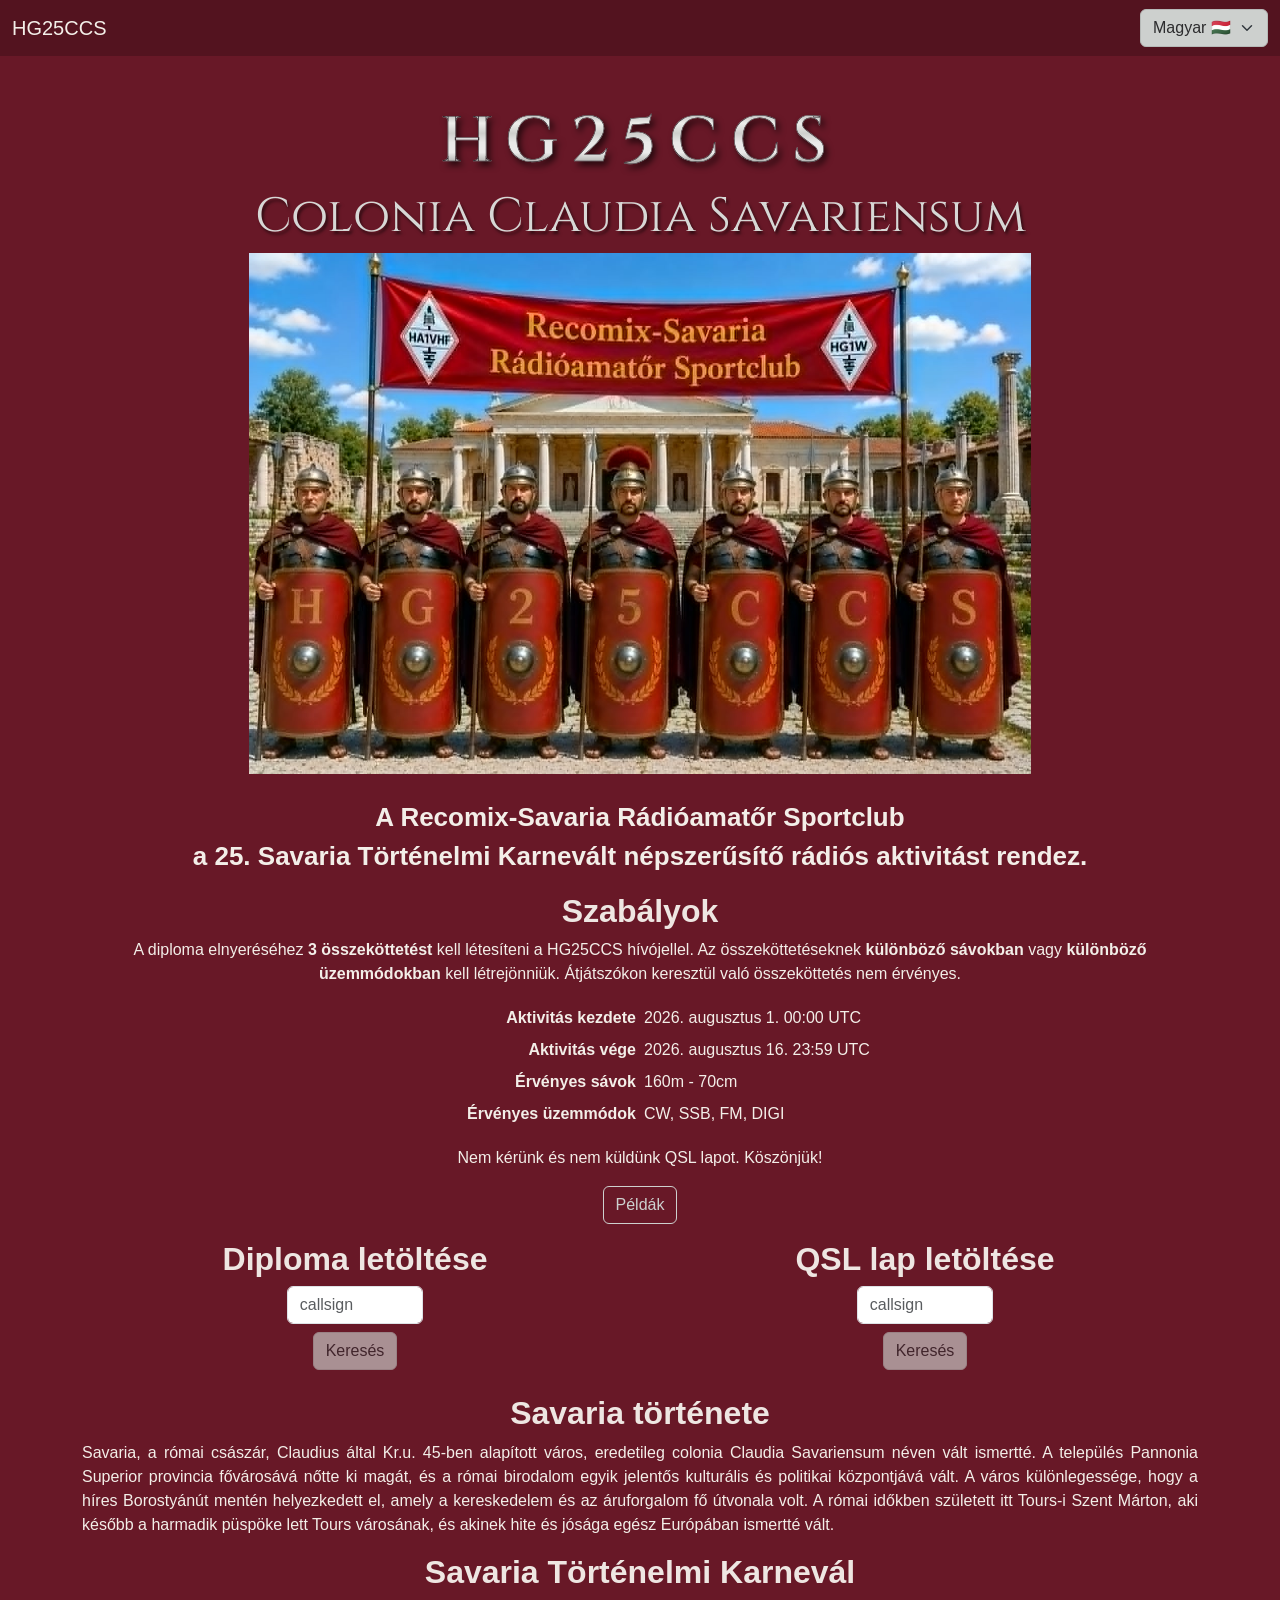
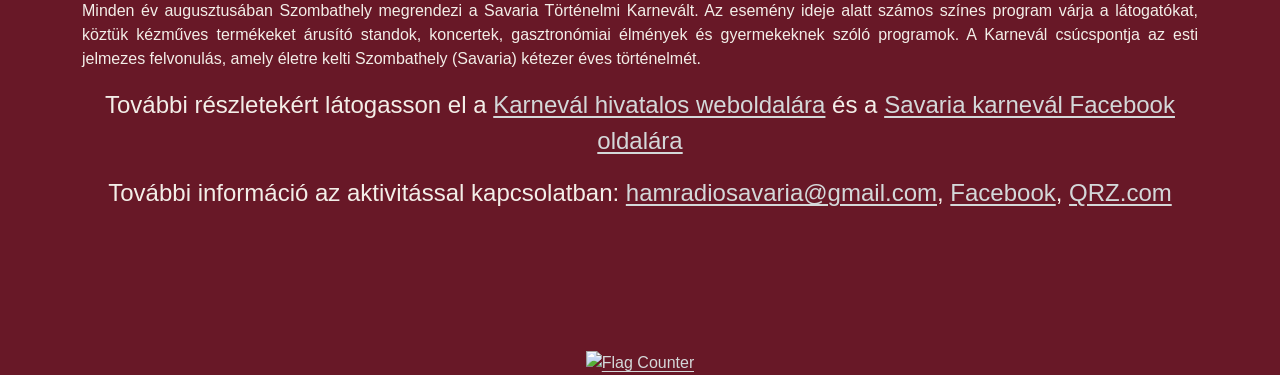
==== ccs_frontend/html/index.html @ 0a21ab1c "kis-nagy betű" ====
<!doctype html>
<html>
  <head>
    <meta charset="utf-8">
    <meta name="viewport" content="width=device-width, initial-scale=1">
    <title>HG25CCS</title>
    <link rel="icon" type="image/x-icon" href="/favicon/favicon.ico">
    <link rel="stylesheet" href="css/index_style.css">

    <link href="https://cdn.jsdelivr.net/npm/bootstrap@5.3.6/dist/css/bootstrap.min.css" rel="stylesheet" integrity="sha384-4Q6Gf2aSP4eDXB8Miphtr37CMZZQ5oXLH2yaXMJ2w8e2ZtHTl7GptT4jmndRuHDT" crossorigin="anonymous">
    <script src="https://cdn.jsdelivr.net/npm/bootstrap@5.3.6/dist/js/bootstrap.bundle.min.js" integrity="sha384-j1CDi7MgGQ12Z7Qab0qlWQ/Qqz24Gc6BM0thvEMVjHnfYGF0rmFCozFSxQBxwHKO" crossorigin="anonymous"></script>
    <script src="js/jquery-3.7.1.js"></script>
    <!--<script>

      $(function() {
        $('#header').load('header.html');
      });
    </script>-->
    <!--<script src="//ajax.googleapis.com/ajax/libs/jquery/1.11.0/jquery.min.js"></script>-->
    
    <!--<link rel="stylesheet" type="text/css" href="//netdna.bootstrapcdn.com/bootstrap/3.1.1/css/bootstrap.min.css">-->


  </head>
  <body>
    <div id="header"></div>

    <div class="container my-5">
      <div class="row">
        <div class="col-md-12">
          <h1>HG25CCS</h1>
            <div style="font-family: 'Libre Baskerville', serif; font-size: 48px; color: #8c6f1d;">Colonia Claudia Savariensum</div>


            <div class="text-center">
              <img src="./images/hg25ccs_solders_01.jpg" class="img-fluid" style="max-width: 70%; height: auto;">
            </div>
            </br>
            <p style="font-size: 26px;">
              <span class="hu"><strong>A Recomix-Savaria Rádióamatőr Sportclub<br> a 25. Savaria Történelmi Karnevált népszerűsítő rádiós aktivitást rendez.</strong></span>
              <span class="en"><strong>The Recomix-Savaria Amateur Radio Sports Club<br> is organizing a radio activity to promote the 24th Savaria Historical Carnival.</strong></span>
            </p>
            
            <h2><span class="hu">Szabályok</span></h2>
            <h2><span class="en">Rules</span></h2>

            <p><span class="hu">
              A diploma elnyeréséhez <b>3 összeköttetést</b> kell létesíteni a HG25CCS hívójellel. Az összeköttetéseknek <b>különböző sávokban</b> vagy <b>különböző üzemmódokban</b> kell létrejönniük. Átjátszókon keresztül való összeköttetés nem érvényes.<br>
              </span>
              <span class="en">
                To receive a certificate <b>3 contacts</b> needs to be made with the HG25CCS station. The contacts needs to be at <b>different bands</b> or in <b>different modes</b>. The contact via repeater are not valid.
              </span>
            
            <table class="table table-sm table-borderless">
              <tr>
                <td class="text-end" style="width:50%"><b><span class="hu">Aktivitás kezdete</span><span class="en">Start of activity</span></b></td>
                <td class="text-start" style="width:50%"><span class="hu">2026. augusztus 1. 00:00 UTC</span><span class="en">1 August 2026, 00:00 UTC</span></td>
              </tr>
              <tr>
                <td class="text-end"><b><span class="hu">Aktivitás vége</span><span class="en">End of activity</span></b></td>
                <td class="text-start"><span class="hu">2026. augusztus 16. 23:59 UTC</span><span class="en">16 August 2026, 23:59 UTC</span></td>
              </tr>
              <tr>
                <td class="text-end"><b><span class="hu">Érvényes sávok</span><span class="en">Valid bands</span></b></td>
                <td class="text-start">160m - 70cm</td>
              </tr>
              <tr>
                <td class="text-end"><b><span class="hu">Érvényes üzemmódok</span><span class="en">Valid modes</span></b></td>
                <td class="text-start">CW, SSB, FM, DIGI</td>
              </tr>
            </table>

            <p>
              <span class="hu">Nem kérünk és nem küldünk QSL lapot. Köszönjük!</span>
              <span class="en">We do not request and do not send QSL cards. Thank you!</span>
            </p>
            

            <p>
              <button class="btn btn-outline-dark shadow-none" type="button" data-bs-toggle="collapse" data-bs-target="#collapseWidthExample" aria-expanded="false" aria-controls="collapseWidthExample">
                <span class="hu">Példák</span>
                <span class="en">Examples</span>
              </button>
            </p>
            <div>
              <div class="collapse" id="collapseWidthExample">
                <div class="card card-body">
                  <ul class="list-group list-group-flush">
                    <li class="list-group-item">2m CW, 2m SSB, 2m FT8: 
                      <font color="green">
                        <span class="hu">3 érvényes összeköttetés</span>
                        <span class="en">3 valid QSO</span>
                      </font></li>
                    <li class="list-group-item">2m CW, 10m CW, 80m CW: 
                      <font color="green">
                        <span class="hu">3 érvényes összeköttetés</span>
                        <span class="en">3 valid QSO</span>
                      </font></li>
                    </li>
                    <li class="list-group-item">2m CW, 2m SSB, 10m SSB: 
                      <font color="green">
                        <span class="hu">3 érvényes összeköttetés</span>
                        <span class="en">3 valid QSO</span>
                      </font></li>
                    </li>
                    <li class="list-group-item">2m CW, 2m CW, 10m SSB: 
                      <font color="red">
                        <span class="hu">2 érvényes összeköttetés</span>
                        <span class="en">2 valid QSO</span>
                      </font></li>
                    </li>
                  </ul>
                  
                  
                  
                  
                </div>
              </div>
            </div>


            </p>

            <div class="align-text-bottom">
              <div class="row">
                <div class="col-md-6">
                  <h2><span class="hu">Diploma letöltése</span></h2>
                  <h2><span class="en">Download diploma</span></h2>
                  <!--<span class="hu"><input type="text" class="form-control mx-auto w-25" id="callsign" placeholder="hívójel"></span>
                  <span class="en"><input type="text" class="form-control mx-auto w-25" id="callsign" placeholder="callsign"></span>-->
                  <input type="text" class="form-control mx-auto w-25" id="callsign" placeholder="callsign">
                  <div class="fs-4" id="diploma_result"></div>
                  <button type="button" class="btn btn_brown mt-2" id="callsignQueryBtn"><span class="hu">Keresés</span><span class="en">Search</span></button>
                </div>
                <div class="col-md-6">
                  <h2><span class="hu">QSL lap letöltése</span></h2>
                  <h2><span class="en">Download QSL card</span></h2>
                  <input type="text" class="form-control mx-auto w-25" id="callsign_qsl" placeholder="callsign">
                  <div class="fs-4" id="qsl_result"></div>
                  <button type="button" class="btn btn_brown mt-2" id="callsignQueryBtnQsl"><span class="hu">Keresés</span><span class="en">Search</span></button>
                </div>
              </div>

            </div>
            
            <br>
            <h2><span class="hu">Savaria története</span></h2>
            <h2><span class="en">Historic overview</span></h2>
            <p style="text-align: justify;">
              <span class="hu">Savaria, a római császár, Claudius által Kr.u. 45-ben alapított város, eredetileg colonia Claudia Savariensum néven vált ismertté. A település Pannonia Superior provincia fővárosává nőtte ki magát,  és a római birodalom egyik jelentős kulturális és politikai központjává vált. A város különlegessége, hogy a híres Borostyánút mentén helyezkedett el, amely a kereskedelem és az áruforgalom fő útvonala volt. A római időkben született itt Tours-i Szent Márton, aki később a harmadik püspöke lett Tours városának, és akinek hite és jósága egész Európában ismertté vált.</span>
              <span class="en">Savaria was established in AD 45 by Emperor Claudius as colonia Claudia Savariensum and became the capital of Pannonia Superior. The famous Amber Road (Latin: Via Sucinaria) ran along the city, which was an important commercial and governmental center. Saint Martin was born during Roman times and later became the third bishop of Tours. </span>
            </p>
            
            <h2><span class="hu">Savaria Történelmi Karnevál</span></h2>
            <h2><span class="en">Historical Carnival of Savaria</span></h2>
            <p style="text-align: justify;">
              <span class="hu">
                Minden év augusztusában Szombathely megrendezi a Savaria Történelmi Karnevált. Az esemény ideje alatt számos színes program várja a látogatókat, köztük kézműves termékeket árusító standok, koncertek, gasztronómiai élmények és gyermekeknek szóló programok. A Karnevál csúcspontja az esti jelmezes felvonulás, amely életre kelti Szombathely (Savaria) kétezer éves történelmét.
                </span>
              <span class="en">
                The Savaria Historical Carnival is organized every year in August by the city of Szombathely. During this period, the town centre takes visitors on a journey to the past. Throughout the event, countless colorful programs are offered to visitors. Stalls offering handmade products, concerts, gastronomic experiences, and child-friendly programs welcome the guests. The highlight of the Carnival is the costume parade (in the evening), which brings to life the 2,000-year-old history of Szombathely (Savaria). 
              </span>
            </p>
            <p style="text-align: center; font-size: 1.5rem;">
              <span class="hu">
                További részletekért látogasson el a <a href="https://www.karnevalsavaria.hu/hu" target="_blank">Karnevál hivatalos weboldalára</a> és a <a href="https://www.facebook.com/savariakarnevalofficial">Savaria karnevál Facebook oldalára</a>
              </span>
              <span class="en">
                Further information on the <a href="https://www.karnevalsavaria.hu/hu" target="_blank">official website of the Carnival</a> and the <a href="https://www.facebook.com/savariakarnevalofficial" target="_blank" rel="noopener">Facebook page</a>
              </span>
            </p>
            <p style="text-align: center; font-size: 1.5rem;">
              <span class="hu">
                További információ az aktivitással kapcsolatban: <a href="https://mail.google.com/mail/?view=cm&amp;fs=1&amp;to=hamradiosavaria@gmail.com" target="_blank" rel="noopener">hamradiosavaria@gmail.com</a>, <a href="https://www.facebook.com/ha1vhf/" target="_blank" rel="noopener">Facebook</a>, <a href="https://www.qrz.com/db/HG25CCS" target="_blank" rel="noopener">QRZ.com</a>
                
              </span>
              <span class="en">
                For further information please contact: <a href="https://mail.google.com/mail/?view=cm&amp;fs=1&amp;to=hamradiosavaria@gmail.com" target="_blank" rel="noopener">hamradiosavaria@gmail.com</a> <a href="https://www.facebook.com/ha1vhf/" target="_blank" rel="noopener">Facebook</a>, <a href="https://www.qrz.com/db/HG25CCS" target="_blank" rel="noopener">QRZ.com</a>
              </span>
            </p>


        </div>


        <!--<div class="col-md-2 order-first order-md-1">
            <div class="input-group mb-2 w-100">
              <input type="text" class="form-control" id="callsign" placeholder="hívójel">
              <button type="button" class="btn btn_brown" id="callsignQueryBtn">Keresés</button>
            </div>
          <div id="diploma_result"></div>
          <div id="qso"></div>
        </div>-->
      </div>    
    </div>
    <!--<a href="https://info.flagcounter.com/EwVw"><img src="https://s01.flagcounter.com/mini/EwVw/bg_F9F6F0/txt_000000/border_F9F6F0/flags_0/" alt="Flag Counter" border="0"></a>
  -->
    <footer>
        <a href="https://info.flagcounter.com/EwVw"><img class="center-block img-responsive" src="https://s01.flagcounter.com/mini/EwVw/bg_F9F6F0/txt_000000/border_F9F6F0/flags_0/" alt="Flag Counter" border="0"></a>
    </footer>


    <!--<script src="js/bootstrap.bundle.min.js"></script>
    <script src="js/popper.min.js"></script>
    <script src="js/bootstrap.min.js"></script>-->
	  
	
	  <script src="js/common.js"></script>
    <script src="js/index.js"></script>

  </body>
</html>
---- ccs_frontend/html/css/index_style.css ----
@import url("https://fonts.googleapis.com/css2?family=Cinzel:wght@400;600&display=swap");

:root {
  --background: #681827;
  --background-light: #681827;
  --navbar: hsl(349, 63%, 20%);
  --text: #f3eee8;
  --text-muted: #dfd3ce;
  --button: #cdd0ce;
  --button-text: #2c2c2e;
  --button-hover: #e6e8e6;
  --link: #d4d8d9;
  --link-hover: #f4f6f6;
  --dropdown-bg: hsl(349, 63%, 20%);
}

body {
  font-family: Arial, serif !important;
  background-color: var(--background) !important;
  color: var(--text) !important;
  text-align: center !important;
  perspective: 1000px;
  min-height: 100vh;
  position: relative;
  margin: 0;
  padding-bottom: 100px;
  box-sizing: border-box;
}

.btn_brown {
  background-color: var(--button) !important;
  color: var(--button-text) !important;
  border-color: #b6b9b7 !important;
}

.btn_brown:hover,
.btn_brown:focus {
  background-color: var(--button-hover) !important;
  color: #36291d !important;
}

/* Másodlagos (körvonalas) gomb, pl. a "Példák" gomb – a sötét bordó
   háttéren a Bootstrap alap sötét körvonala láthatatlan, ezért aranyra. */
.btn-outline-dark {
  color: var(--button) !important;
  border-color: var(--button) !important;
}

.btn-outline-dark:hover,
.btn-outline-dark:focus,
.btn-outline-dark:active {
  background-color: var(--button) !important;
  color: var(--button-text) !important;
  border-color: var(--button) !important;
}

.navbar {
  background-color: var(--navbar) !important;
}

.navbar-brand > div:nth-child(1),
#navbarSupportedContent > ul > li > a {
  color: var(--text) !important;
}

#navbarSupportedContent > ul > li > a:hover,
#navbarSupportedContent > ul > li > a:focus {
  color: var(--link-hover) !important;
}

/* A navigációs linkeket ne húzzuk alá (a tartalmi linkekkel ellentétben). */
.navbar a {
  text-decoration: none !important;
}

#langSelectOption {
  background-color: var(--button) !important;
  color: var(--button-text) !important;
  border: 1px solid #b6b9b7 !important;
  outline: 0 !important;
}

#langSelectOption > option {
  background-color: var(--button) !important;
  color: var(--button-text) !important;
}

h1 {
  margin: 0 !important;
  font-family: "Cinzel", serif !important;
  font-size: 64px !important;
  font-weight: 600 !important;
  letter-spacing: 0.20em;

  background: linear-gradient(
    to bottom,
    #77787a 0%,
    #bfbfbe 13%,
    #edeeeb 25%,
    #cecfcc 38%,
    #e9e9e8 50%,
    #ebebea 63%,
    #b2b3b0 75%,
    #d0d0ce 88%,
    #fefefc 100%
  );

  background-clip: text;
  -webkit-background-clip: text;
  color: transparent !important;
  -webkit-text-fill-color: transparent;
  -webkit-text-stroke: 0.6px #34272d;
  text-shadow: none !important;
  filter: drop-shadow(3px 4px 3px rgba(0, 0, 0, 0.65));
}

/* A HG25CCS alatti Colonia Claudia Savariensum felirat. */
.container h1 + div {
  font-family: "Cinzel", serif !important;
  font-weight: 400 !important;
  color: #d7d7d5 !important;
  text-shadow: 2px 3px 3px rgba(0, 0, 0, 0.55) !important;
}

h2 {
  margin-top: 5px;
  font-size: 32px !important;
  color: #eee6e2 !important;
  text-shadow: none !important;
  font-weight: bold !important;
}

p {
  color: var(--text) !important;
}

a {
  color: var(--link) !important;
  text-decoration: underline;
  text-decoration-color: rgba(212, 216, 217, 0.5);
  text-underline-offset: 3px;
  transition: color 0.15s ease, text-decoration-color 0.15s ease;
}

a:hover,
a:focus {
  color: var(--link-hover) !important;
  text-decoration-color: var(--link-hover);
}

.header {
  background-color: var(--background-light);
  padding: 60px 20px 20px;
  box-shadow: 0 8px 14px rgba(0, 0, 0, 0.35);
  transform: rotateX(5deg);
  transform-origin: top;
}

.form-select {
  background-color: var(--button) !important;
  color: var(--button-text) !important;
  border: 0 !important;
  outline: 0 !important;
}

/* A "Példák" legördülő panel – az oldal hátteréhez hasonló, csak halványabb. */
#collapseWidthExample .card,
#collapseWidthExample .card-body {
  background-color: rgba(255, 255, 255, 0.09) !important;
  border-color: rgba(255, 255, 255, 0.18) !important;
}

#collapseWidthExample .list-group-item {
  background-color: transparent !important;
  color: var(--text) !important;
  border-color: rgba(255, 255, 255, 0.15) !important;
}

table,
tbody,
tr,
th,
td {
  --bs-table-bg: transparent !important;
  --bs-table-color: var(--text) !important;
  background-color: transparent !important;
  color: var(--text) !important;
  border-color: rgba(255, 255, 255, 0.25) !important;
}

footer {
  position: absolute;
  bottom: 0;
  width: 100%;
  color: var(--text-muted) !important;
}

@media (max-width: 768px) {
  h1 {
    font-size: 44px !important;
    letter-spacing: 0.12em;
  }

  .container h1 + div {
    font-size: 32px !important;
  }
}
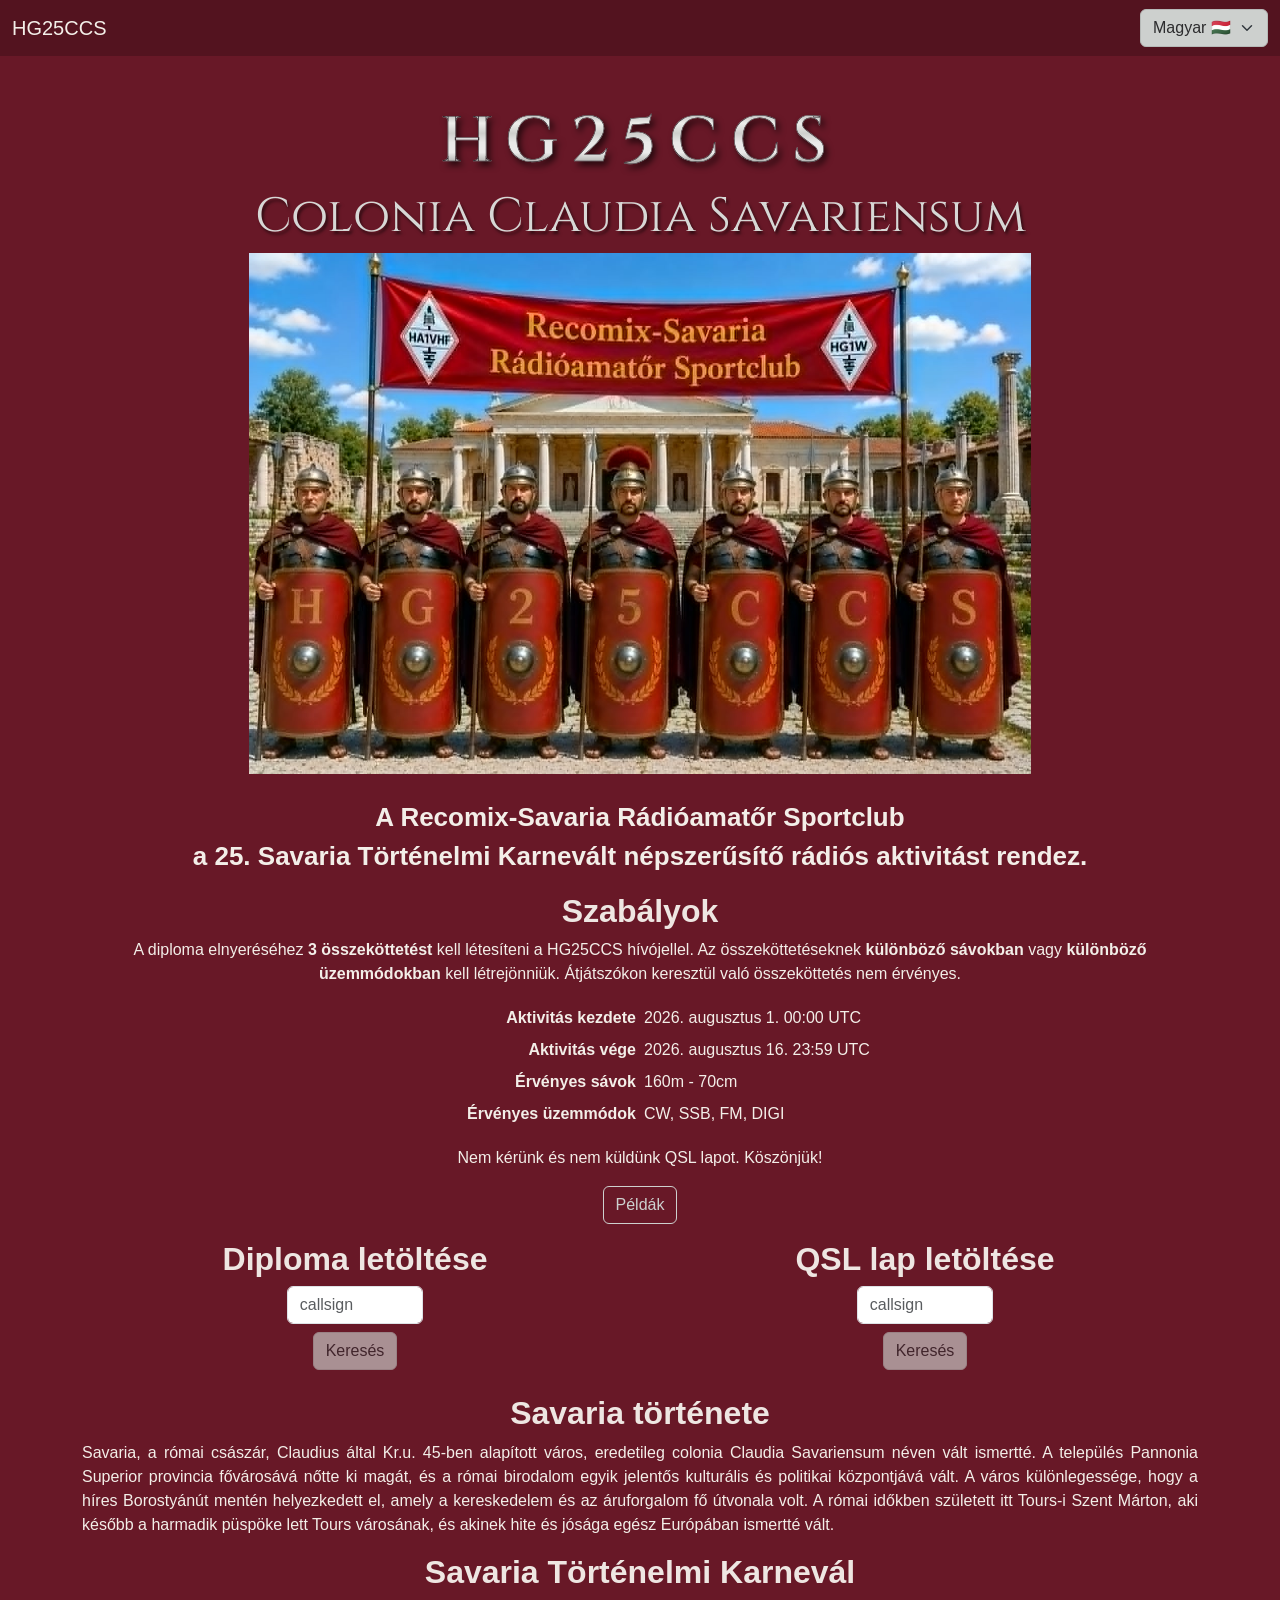
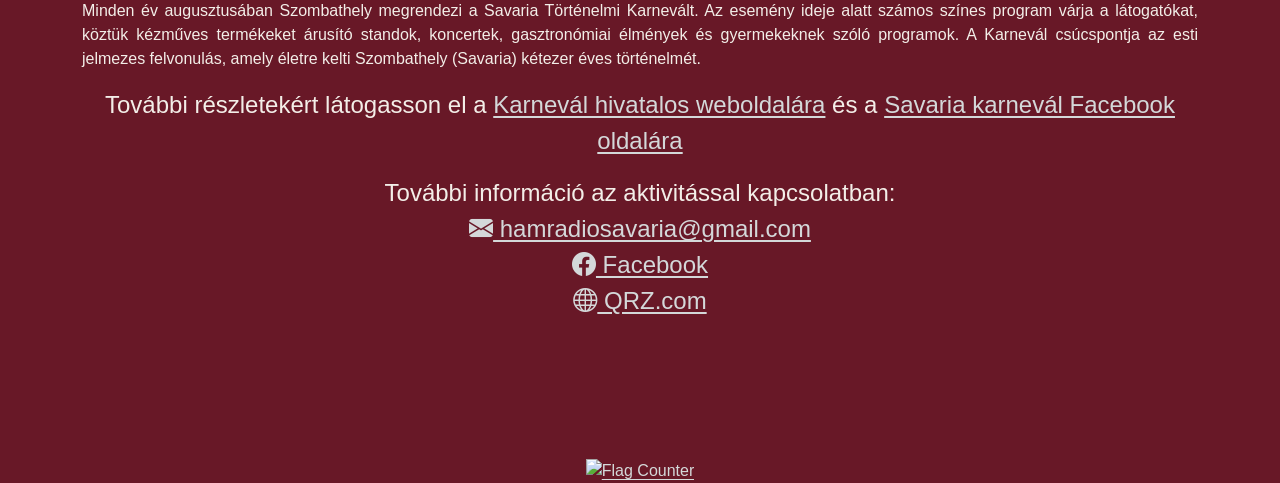
==== commit 796d23df: "ikonok" ====
--- a/ccs_frontend/html/index.html
+++ b/ccs_frontend/html/index.html
@@ -8,6 +8,7 @@
     <link rel="stylesheet" href="css/index_style.css">
 
     <link href="https://cdn.jsdelivr.net/npm/bootstrap@5.3.6/dist/css/bootstrap.min.css" rel="stylesheet" integrity="sha384-4Q6Gf2aSP4eDXB8Miphtr37CMZZQ5oXLH2yaXMJ2w8e2ZtHTl7GptT4jmndRuHDT" crossorigin="anonymous">
+    <link rel="stylesheet" href="https://cdn.jsdelivr.net/npm/bootstrap-icons@1.11.3/font/bootstrap-icons.min.css">
     <script src="https://cdn.jsdelivr.net/npm/bootstrap@5.3.6/dist/js/bootstrap.bundle.min.js" integrity="sha384-j1CDi7MgGQ12Z7Qab0qlWQ/Qqz24Gc6BM0thvEMVjHnfYGF0rmFCozFSxQBxwHKO" crossorigin="anonymous"></script>
     <script src="js/jquery-3.7.1.js"></script>
     <!--<script>
@@ -171,11 +172,17 @@
             </p>
             <p style="text-align: center; font-size: 1.5rem;">
               <span class="hu">
-                További információ az aktivitással kapcsolatban: <a href="https://mail.google.com/mail/?view=cm&amp;fs=1&amp;to=hamradiosavaria@gmail.com" target="_blank" rel="noopener">hamradiosavaria@gmail.com</a>, <a href="https://www.facebook.com/ha1vhf/" target="_blank" rel="noopener">Facebook</a>, <a href="https://www.qrz.com/db/HG25CCS" target="_blank" rel="noopener">QRZ.com</a>
+                További információ az aktivitással kapcsolatban:<br>
+                <a href="https://mail.google.com/mail/?view=cm&amp;fs=1&amp;to=hamradiosavaria@gmail.com" target="_blank" rel="noopener"><i class="bi bi-envelope-fill"></i> hamradiosavaria@gmail.com</a><br>
+                <a href="https://www.facebook.com/ha1vhf/" target="_blank" rel="noopener"><i class="bi bi-facebook"></i> Facebook</a><br>
+                <a href="https://www.qrz.com/db/HG25CCS" target="_blank" rel="noopener"><i class="bi bi-globe"></i> QRZ.com</a>
                 
               </span>
               <span class="en">
-                For further information please contact: <a href="https://mail.google.com/mail/?view=cm&amp;fs=1&amp;to=hamradiosavaria@gmail.com" target="_blank" rel="noopener">hamradiosavaria@gmail.com</a> <a href="https://www.facebook.com/ha1vhf/" target="_blank" rel="noopener">Facebook</a>, <a href="https://www.qrz.com/db/HG25CCS" target="_blank" rel="noopener">QRZ.com</a>
+                For further information please contact:<br>
+                <a href="https://mail.google.com/mail/?view=cm&amp;fs=1&amp;to=hamradiosavaria@gmail.com" target="_blank" rel="noopener"><i class="bi bi-envelope-fill"></i> hamradiosavaria@gmail.com</a><br>
+                <a href="https://www.facebook.com/ha1vhf/" target="_blank" rel="noopener"><i class="bi bi-facebook"></i> Facebook</a><br>
+                <a href="https://www.qrz.com/db/HG25CCS" target="_blank" rel="noopener"><i class="bi bi-globe"></i> QRZ.com</a>
               </span>
             </p>
 
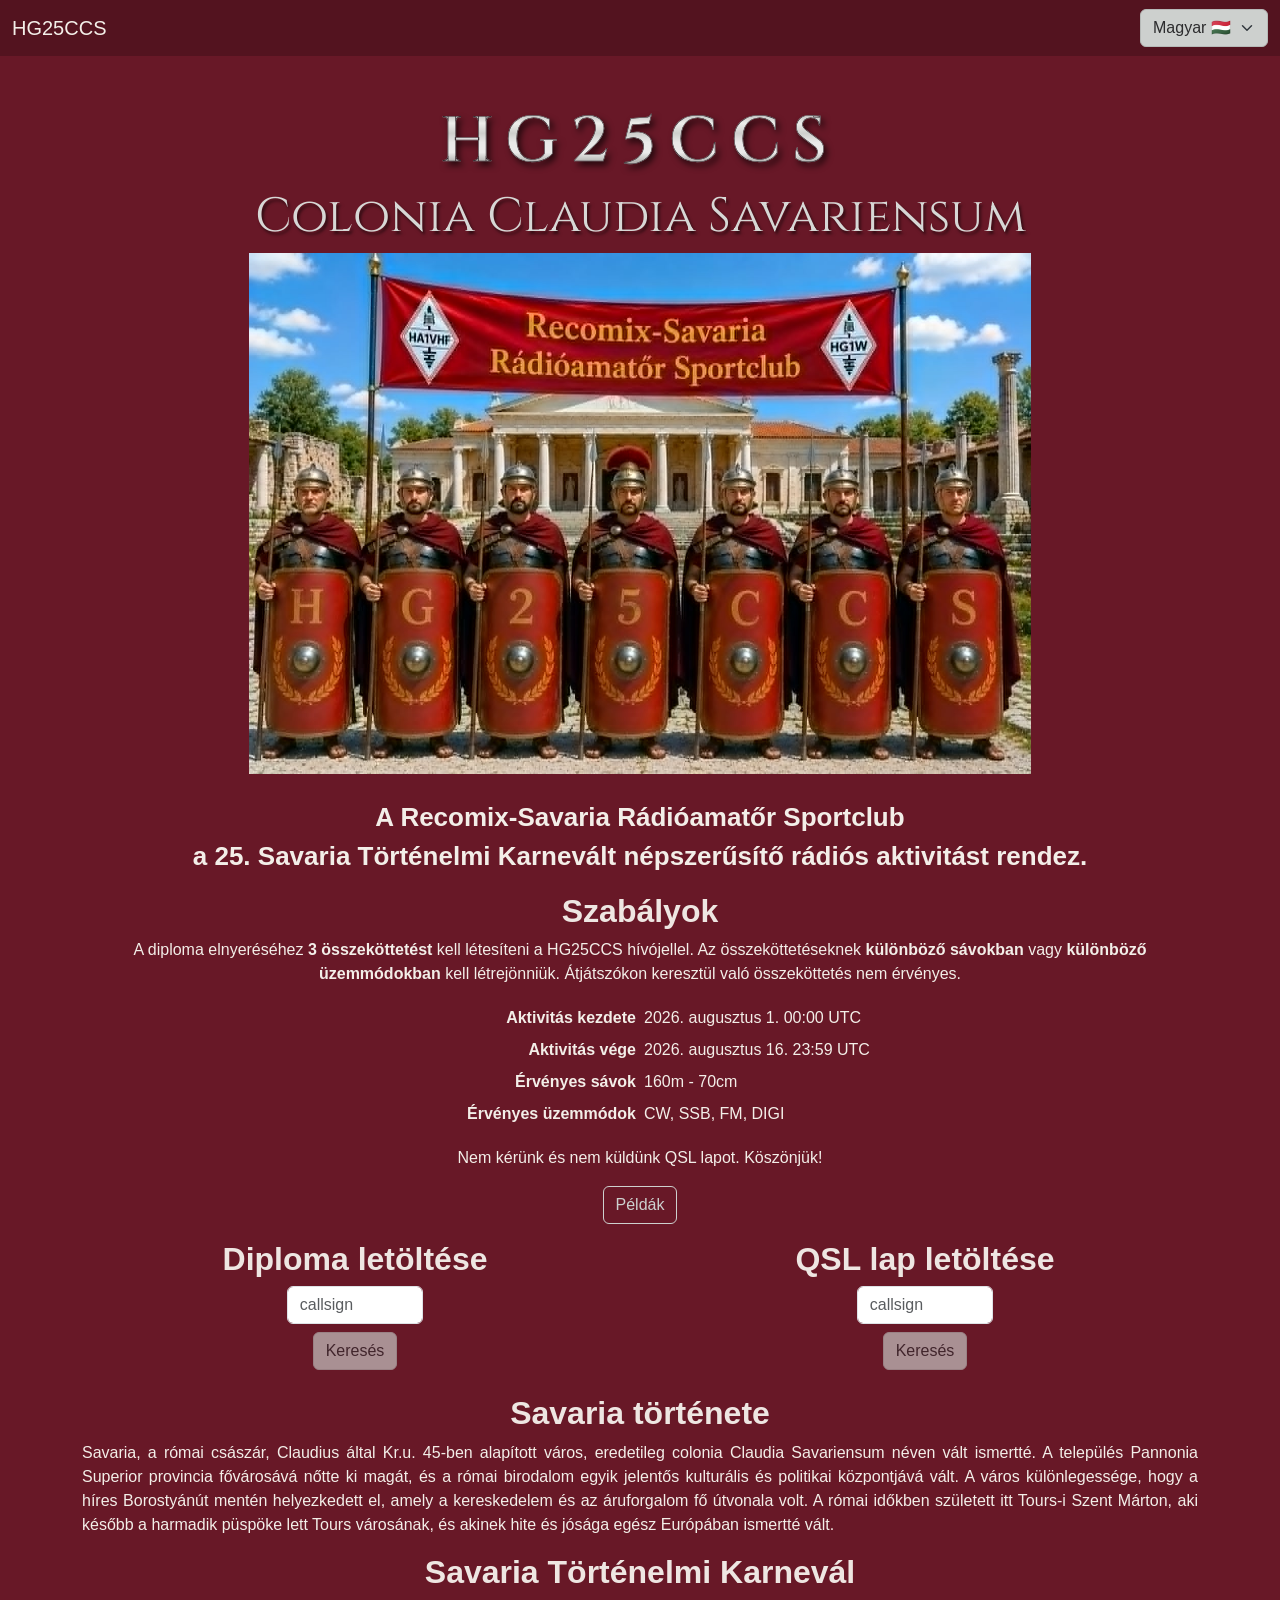
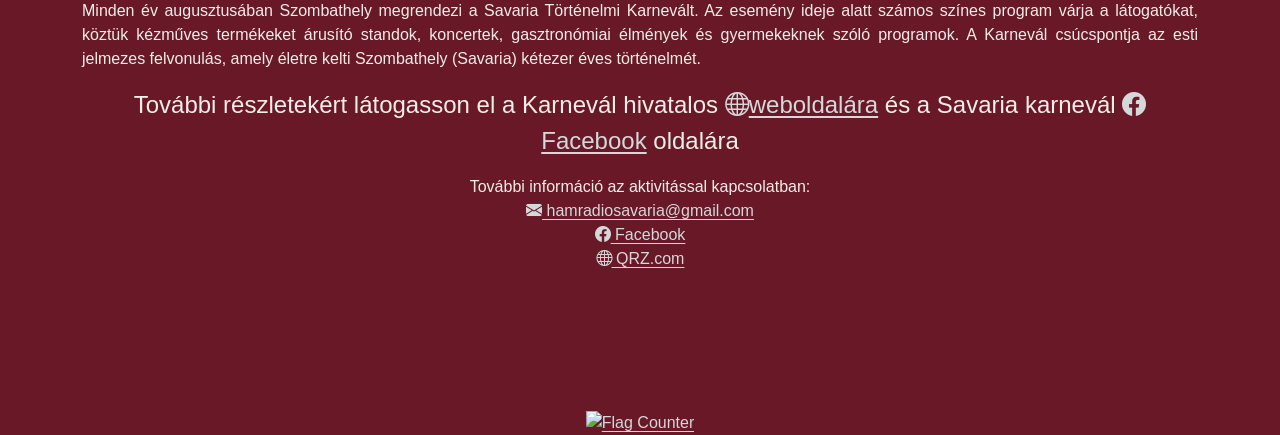
==== commit 90036821: "jav" ====
--- a/ccs_frontend/html/index.html
+++ b/ccs_frontend/html/index.html
@@ -164,13 +164,13 @@
             </p>
             <p style="text-align: center; font-size: 1.5rem;">
               <span class="hu">
-                További részletekért látogasson el a <a href="https://www.karnevalsavaria.hu/hu" target="_blank">Karnevál hivatalos weboldalára</a> és a <a href="https://www.facebook.com/savariakarnevalofficial">Savaria karnevál Facebook oldalára</a>
-              </span>
-              <span class="en">
-                Further information on the <a href="https://www.karnevalsavaria.hu/hu" target="_blank">official website of the Carnival</a> and the <a href="https://www.facebook.com/savariakarnevalofficial" target="_blank" rel="noopener">Facebook page</a>
-              </span>
-            </p>
-            <p style="text-align: center; font-size: 1.5rem;">
+                További részletekért látogasson el a Karnevál hivatalos <a href="https://www.karnevalsavaria.hu/hu" target="_blank"><i class="bi bi-globe"></i>weboldalára</a> és a Savaria karnevál <a href="https://www.facebook.com/savariakarnevalofficial"><i class="bi bi-facebook"></i>Facebook</a> oldalára
+              </span>
+              <span class="en">
+                Further information on the official <a href="https://www.karnevalsavaria.hu/hu" target="_blank"><i class="bi bi-globe"></i>website</a> of the Carnival and the <a href="https://www.facebook.com/savariakarnevalofficial" target="_blank" rel="noopener"><i class="bi bi-facebook"></i>Facebook</a> page
+              </span>
+            </p>
+            <p style="text-align: center;">
               <span class="hu">
                 További információ az aktivitással kapcsolatban:<br>
                 <a href="https://mail.google.com/mail/?view=cm&amp;fs=1&amp;to=hamradiosavaria@gmail.com" target="_blank" rel="noopener"><i class="bi bi-envelope-fill"></i> hamradiosavaria@gmail.com</a><br>
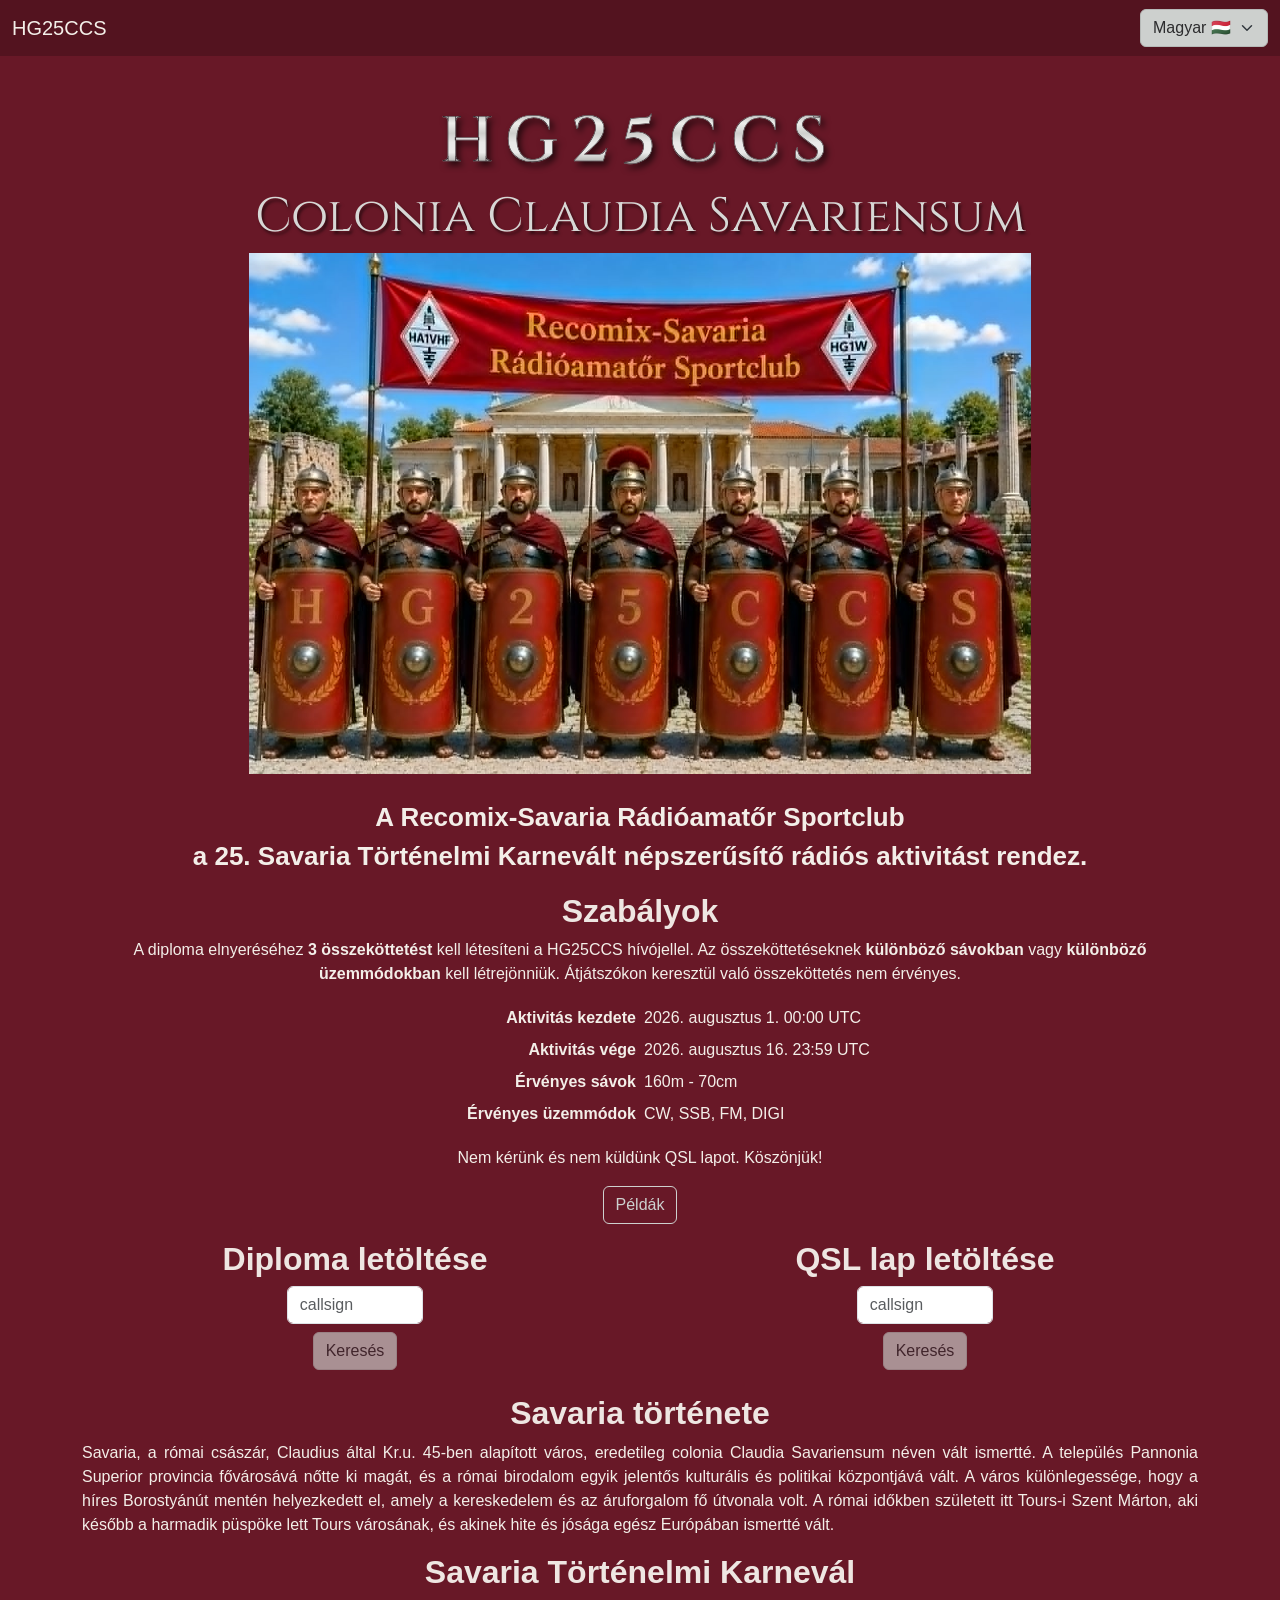
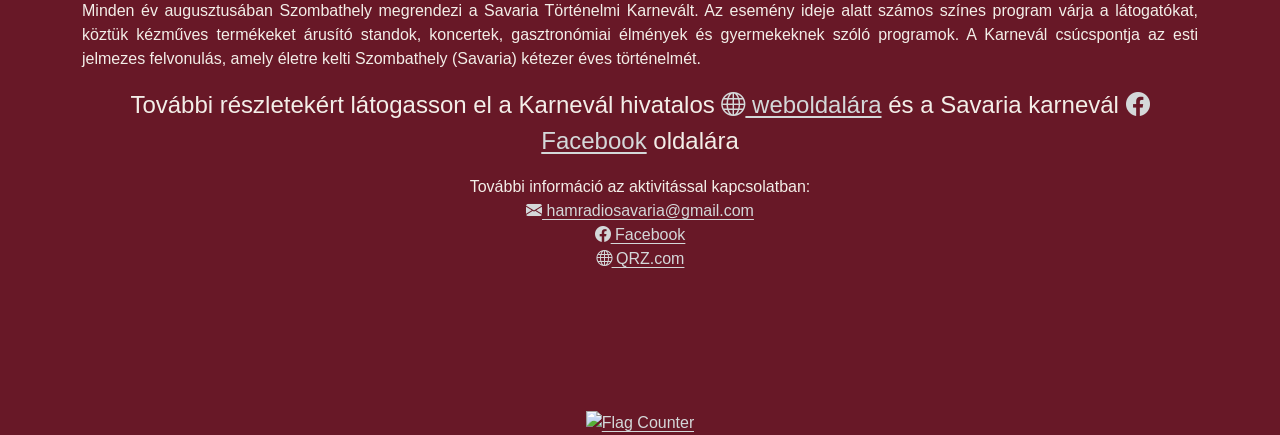
==== commit 12e5064f: "jav" ====
--- a/ccs_frontend/html/index.html
+++ b/ccs_frontend/html/index.html
@@ -164,10 +164,10 @@
             </p>
             <p style="text-align: center; font-size: 1.5rem;">
               <span class="hu">
-                További részletekért látogasson el a Karnevál hivatalos <a href="https://www.karnevalsavaria.hu/hu" target="_blank"><i class="bi bi-globe"></i>weboldalára</a> és a Savaria karnevál <a href="https://www.facebook.com/savariakarnevalofficial"><i class="bi bi-facebook"></i>Facebook</a> oldalára
-              </span>
-              <span class="en">
-                Further information on the official <a href="https://www.karnevalsavaria.hu/hu" target="_blank"><i class="bi bi-globe"></i>website</a> of the Carnival and the <a href="https://www.facebook.com/savariakarnevalofficial" target="_blank" rel="noopener"><i class="bi bi-facebook"></i>Facebook</a> page
+                További részletekért látogasson el a Karnevál hivatalos <a href="https://www.karnevalsavaria.hu/hu" target="_blank"><i class="bi bi-globe"></i> weboldalára</a> és a Savaria karnevál <a href="https://www.facebook.com/savariakarnevalofficial"><i class="bi bi-facebook"></i> Facebook</a> oldalára
+              </span>
+              <span class="en">
+                Further information on the official <a href="https://www.karnevalsavaria.hu/hu" target="_blank"><i class="bi bi-globe"></i> website</a> of the Carnival and the <a href="https://www.facebook.com/savariakarnevalofficial" target="_blank" rel="noopener"><i class="bi bi-facebook"></i> Facebook</a> page
               </span>
             </p>
             <p style="text-align: center;">
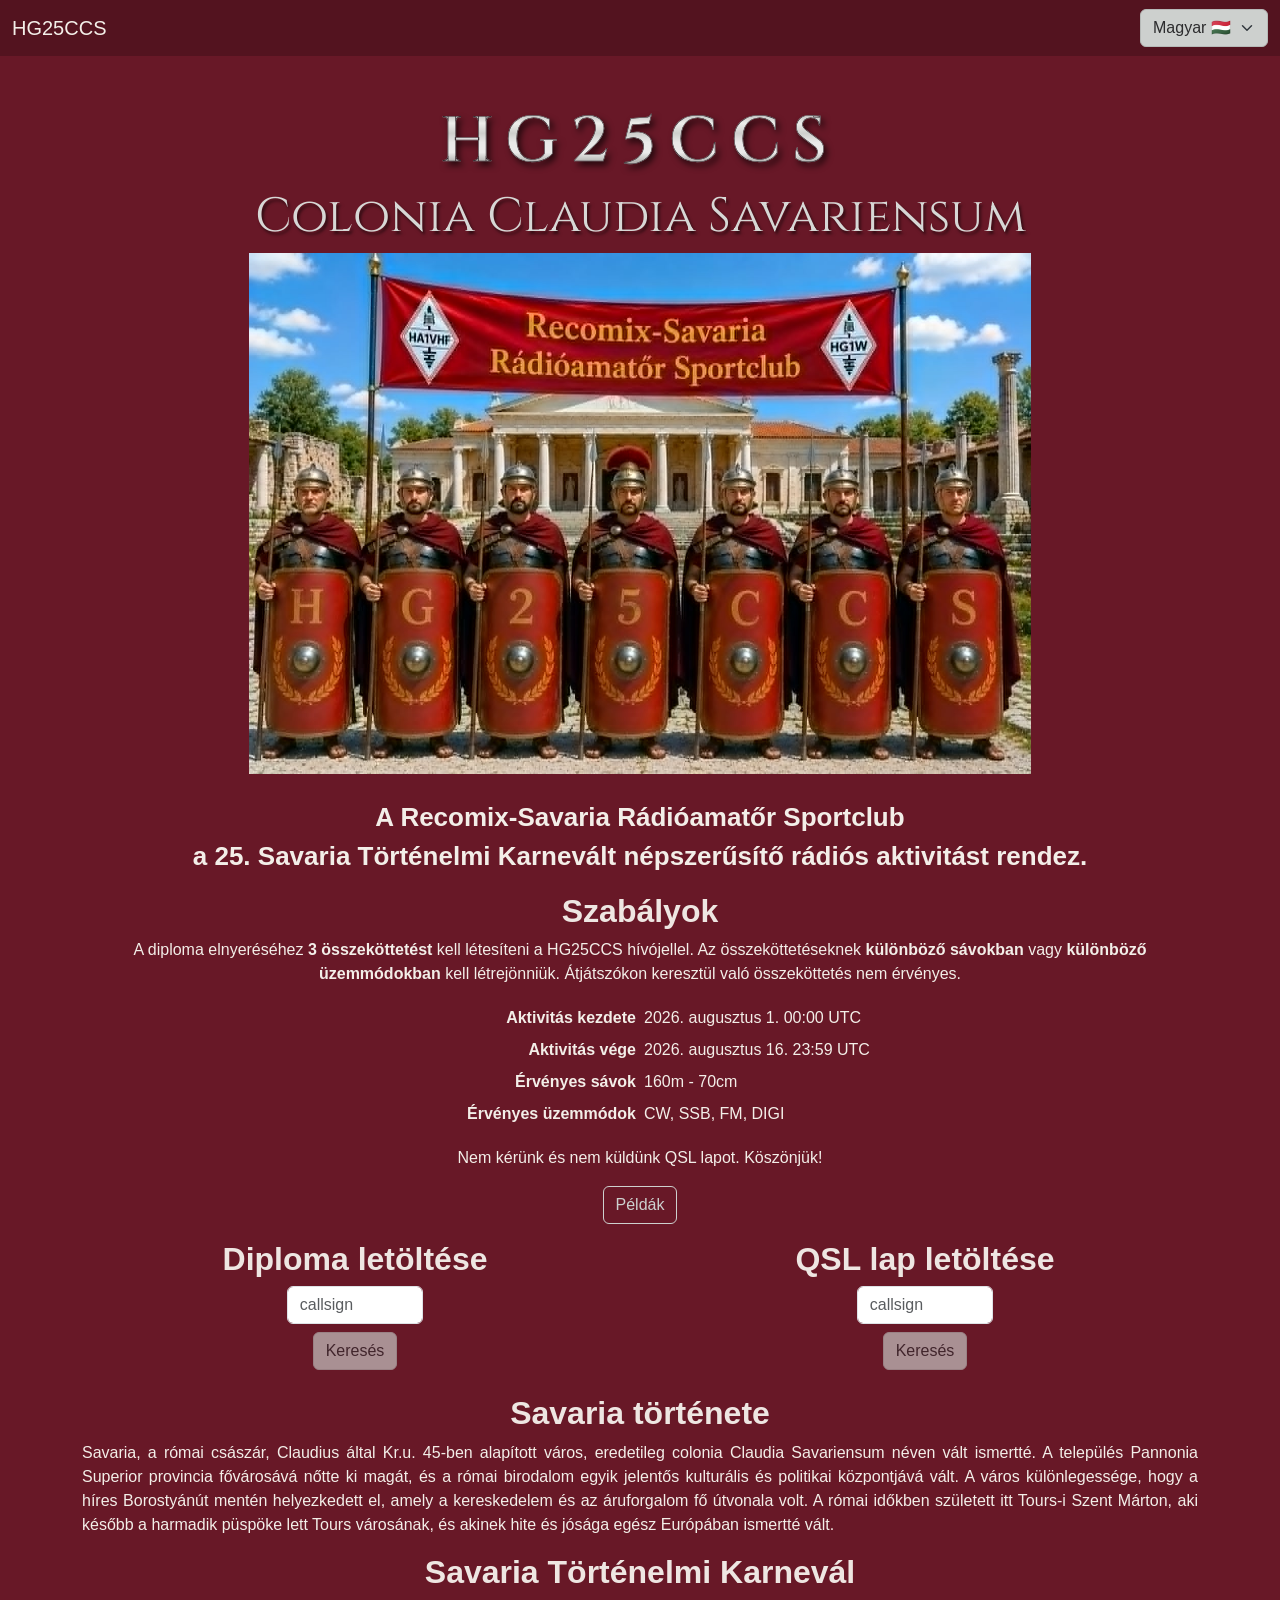
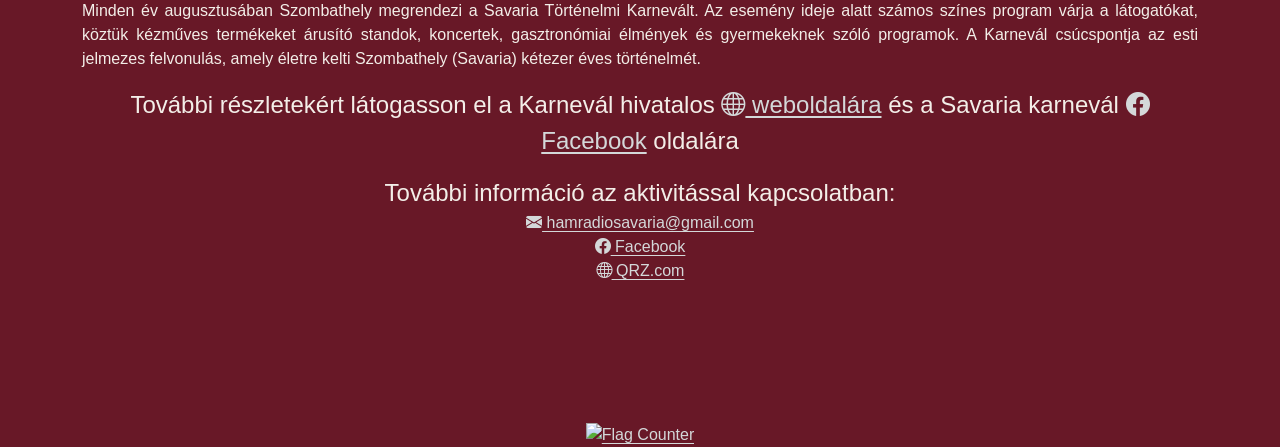
==== commit c22ca747: "jav" ====
--- a/ccs_frontend/html/index.html
+++ b/ccs_frontend/html/index.html
@@ -172,14 +172,14 @@
             </p>
             <p style="text-align: center;">
               <span class="hu">
-                További információ az aktivitással kapcsolatban:<br>
+                <span style="font-size: 1.5rem;">További információ az aktivitással kapcsolatban:</span><br>
                 <a href="https://mail.google.com/mail/?view=cm&amp;fs=1&amp;to=hamradiosavaria@gmail.com" target="_blank" rel="noopener"><i class="bi bi-envelope-fill"></i> hamradiosavaria@gmail.com</a><br>
                 <a href="https://www.facebook.com/ha1vhf/" target="_blank" rel="noopener"><i class="bi bi-facebook"></i> Facebook</a><br>
                 <a href="https://www.qrz.com/db/HG25CCS" target="_blank" rel="noopener"><i class="bi bi-globe"></i> QRZ.com</a>
                 
               </span>
               <span class="en">
-                For further information please contact:<br>
+                <span style="font-size: 1.5rem;">For further information please contact:</span><br>
                 <a href="https://mail.google.com/mail/?view=cm&amp;fs=1&amp;to=hamradiosavaria@gmail.com" target="_blank" rel="noopener"><i class="bi bi-envelope-fill"></i> hamradiosavaria@gmail.com</a><br>
                 <a href="https://www.facebook.com/ha1vhf/" target="_blank" rel="noopener"><i class="bi bi-facebook"></i> Facebook</a><br>
                 <a href="https://www.qrz.com/db/HG25CCS" target="_blank" rel="noopener"><i class="bi bi-globe"></i> QRZ.com</a>
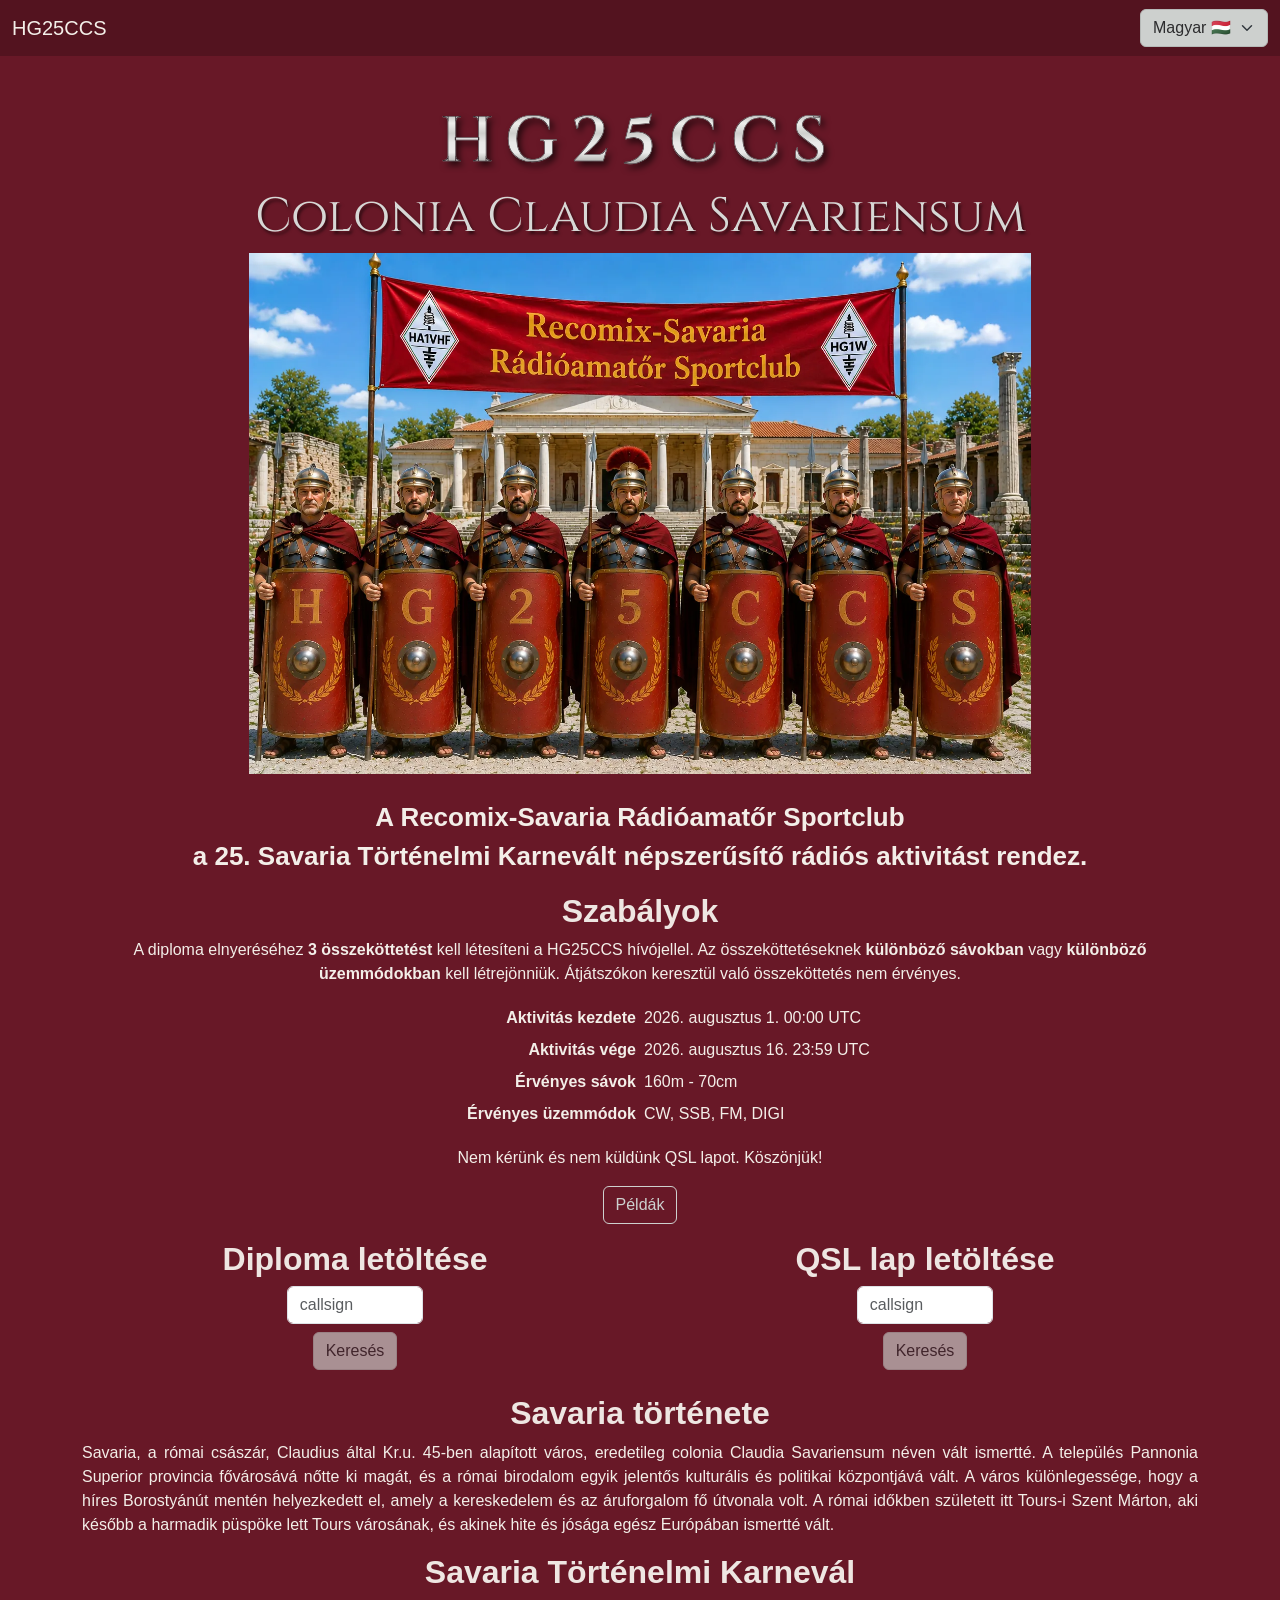
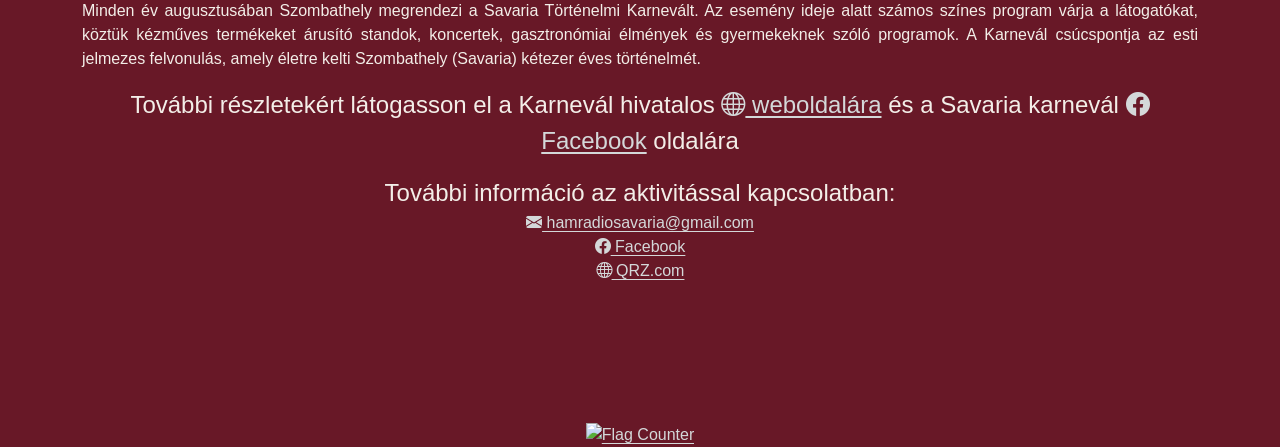
==== commit 3b986376: "fő oldal kép csere" ====
--- a/ccs_frontend/html/index.html
+++ b/ccs_frontend/html/index.html
@@ -1,9 +1,33 @@
 <!doctype html>
-<html>
+<html lang="hu">
   <head>
     <meta charset="utf-8">
     <meta name="viewport" content="width=device-width, initial-scale=1">
-    <title>HG25CCS</title>
+
+    <!-- SEO -->
+    <title>HG25CCS – Savaria Történelmi Karnevál rádióamatőr aktivitás | Amateur Radio Activity</title>
+    <meta name="description" content="A Recomix-Savaria Rádióamatőr Sportclub a 25. Savaria Történelmi Karnevált népszerűsítő rádiós aktivitása. Diploma és QSL lap letöltése a HG25CCS hívójellel létesített összeköttetésekért. Amateur radio activity promoting the 25th Savaria Historical Carnival.">
+    <meta name="keywords" content="HG25CCS, Savaria Karnevál, Savaria Történelmi Karnevál, rádióamatőr, amateur radio, ham radio, diploma, award, QSL, Szombathely, Recomix-Savaria">
+    <meta name="author" content="Recomix-Savaria Rádióamatőr Sportclub">
+    <meta name="robots" content="index, follow">
+    <link rel="canonical" href="https://www.hg25ccs.eu/index.html">
+
+    <!-- Open Graph (Facebook, LinkedIn) -->
+    <meta property="og:type" content="website">
+    <meta property="og:site_name" content="HG25CCS">
+    <meta property="og:title" content="HG25CCS – Savaria Történelmi Karnevál rádióamatőr aktivitás">
+    <meta property="og:description" content="A Recomix-Savaria Rádióamatőr Sportclub a 25. Savaria Történelmi Karnevált népszerűsítő rádiós aktivitása. Diploma és QSL lap letöltése a HG25CCS hívójellel.">
+    <meta property="og:url" content="https://www.hg25ccs.eu/index.html">
+    <meta property="og:image" content="https://www.hg25ccs.eu/images/HG25CCS_solders.jpg">
+    <meta property="og:locale" content="hu_HU">
+    <meta property="og:locale:alternate" content="en_US">
+
+    <!-- Twitter Card -->
+    <meta name="twitter:card" content="summary_large_image">
+    <meta name="twitter:title" content="HG25CCS – Savaria Történelmi Karnevál rádióamatőr aktivitás">
+    <meta name="twitter:description" content="A Recomix-Savaria Rádióamatőr Sportclub a 25. Savaria Történelmi Karnevált népszerűsítő rádiós aktivitása.">
+    <meta name="twitter:image" content="https://www.hg25ccs.eu/images/HG25CCS_solders.jpg">
+
     <link rel="icon" type="image/x-icon" href="/favicon/favicon.ico">
     <link rel="stylesheet" href="css/index_style.css">
 
@@ -34,7 +58,10 @@
 
 
             <div class="text-center">
-              <img src="./images/hg25ccs_solders_01.jpg" class="img-fluid" style="max-width: 70%; height: auto;">
+              <picture>
+                <source srcset="./images/HG25CCS_solders.webp" type="image/webp">
+                <img src="./images/HG25CCS_solders.jpg" class="img-fluid" style="max-width: 70%; height: auto;" alt="HG25CCS">
+              </picture>
             </div>
             </br>
             <p style="font-size: 26px;">
@@ -214,6 +241,7 @@
 	
 	  <script src="js/common.js"></script>
     <script src="js/index.js"></script>
+    <script src="js/analytics.js"></script>
 
   </body>
 </html>
